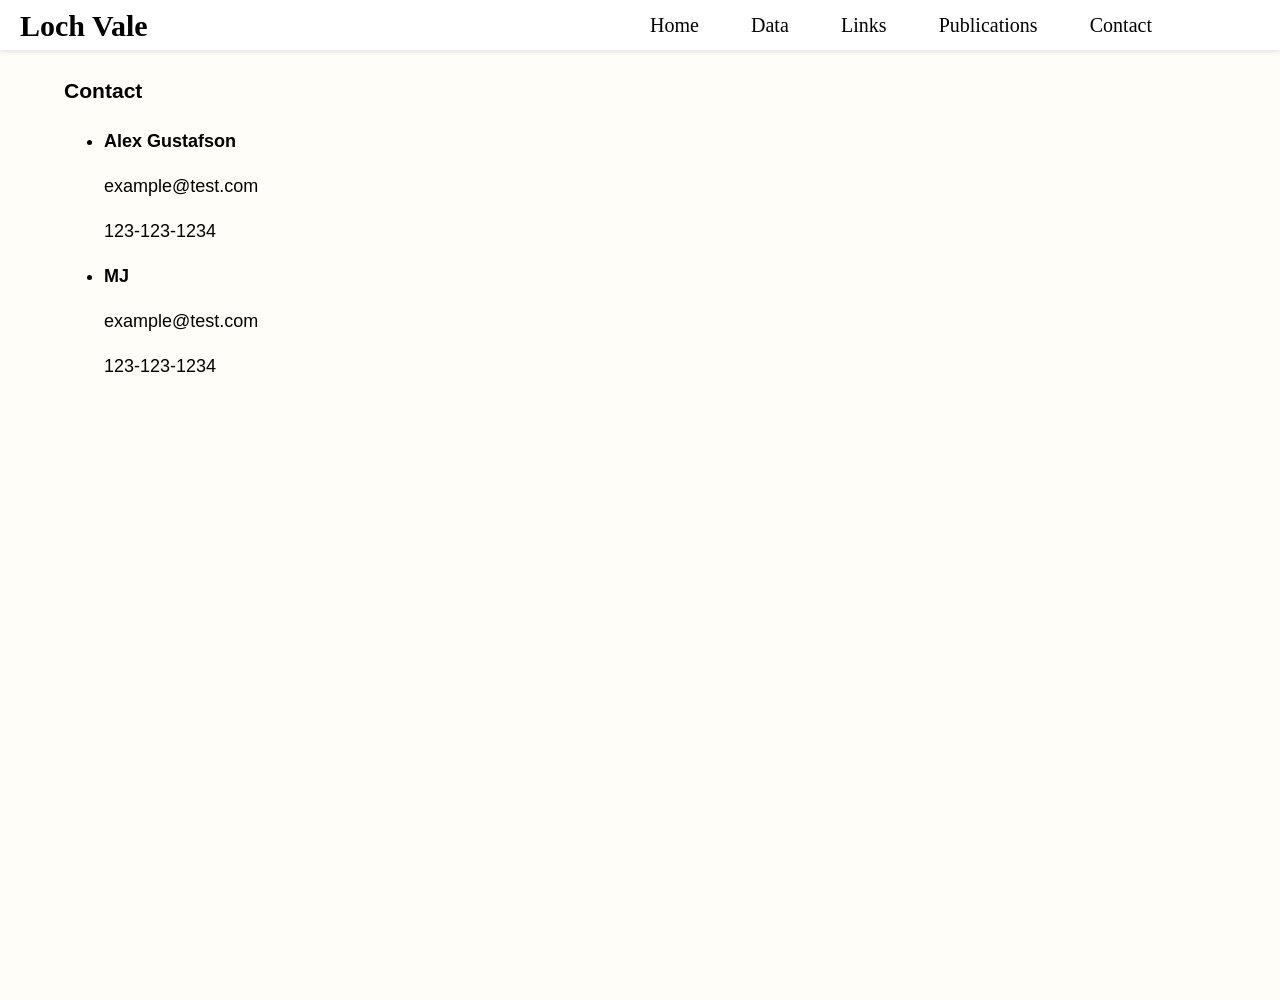
==== contact.html @ 71a78246 "adding beta website" ====
<!DOCTYPE html>
<html lang="en">
<head>
    <meta charset="UTF-8">
    <meta name="viewport" content="width=device-width, initial-scale=1.0">
    <title>Contact</title>
    <link rel="stylesheet" href="style.css">
</head>
<body>

    <!-- Navbar -->
    <div class="navbar-container">
        <div class="navbar left">
            <h1 class="logo">Loch Vale</h1>
        </div>

        <div class="navbar right">
            <a href="index.html">Home</a>
            <a href="data.html">Data</a>
            <a href="links.html">Links</a>
            <a href="publications.html">Publications</a>
            <a href="contact.html">Contact</a>
        </div>
    </div>
    <!-- Navbar End -->

    <div class="page-container">

        <h3>Contact</h3>

        <ul>
            <!--
            To add another person to the contact page, copy the code snippet below,
            fill in with the correct info, and then paste it into the ul

            <li>
                <div class="contact-person-container">
                    <b>MJ</b>
                    <p>example@test.com</p>
                    <p>123-123-1234</p>
                </div>
            </li>
            -->
            
            <li>
                <div class="contact-person-container">
                    <b>Alex Gustafson</b>
                    <p>example@test.com</p>
                    <p>123-123-1234</p>
                </div>
            </li>

            <li>
                <div class="contact-person-container">
                    <b>MJ</b>
                    <p>example@test.com</p>
                    <p>123-123-1234</p>
                </div>
            </li>


            <!-- Paste new contact info here ^ -->
        </ul>

    </div>

</body>
</html>
---- style.css ----
html, body {
    padding: 0;
    margin: 0;
    height: 100%;
    margin-bottom: 100px;
}

body {
    background: #FFFDF8; 
    color: black;
    background-attachment: fixed;
    height: 100%;
    line-height: 1.5;
    font-family: 'Raleway', sans-serif;
    font-weight: 400;
    font-size: large;
}

/* General styling for each page's body. All content should be written within the page-container */
.page-container {
    margin-top: 75px;
    margin-left: 5%;
    margin-right: 5%;
}

/* NAVBAR STYLING */
.navbar-container {
    display: flex;
    flex-direction: row;
    align-items: center;
    height: 50px;
    background-color: white;
    width: 100%;
    position: fixed;
    top: 0;
    z-index: 1000;
    box-shadow: 0 2px 5px rgba(0, 0, 0, 0.1);
}

.navbar {
    flex: 1;
}

.left {
    margin-top: 0;
    margin-left: 20px;
}

.logo {
    font-size: 30px;
    text-decoration: none;
    color: black;
    font-family: 'Italiana', serif;
}

.right {
    display: flex;
    justify-content: space-between;
    margin-left: 10%;
    margin-right: 10%;
}

a {
    text-decoration: none;
    color: black;
    font-family: 'Italiana', serif;
    font-size: 20px;
}

a:hover {
    color: green;
}

/* END OF NAVBAR STYLING */

iframe {
    margin-top: 50px;
}
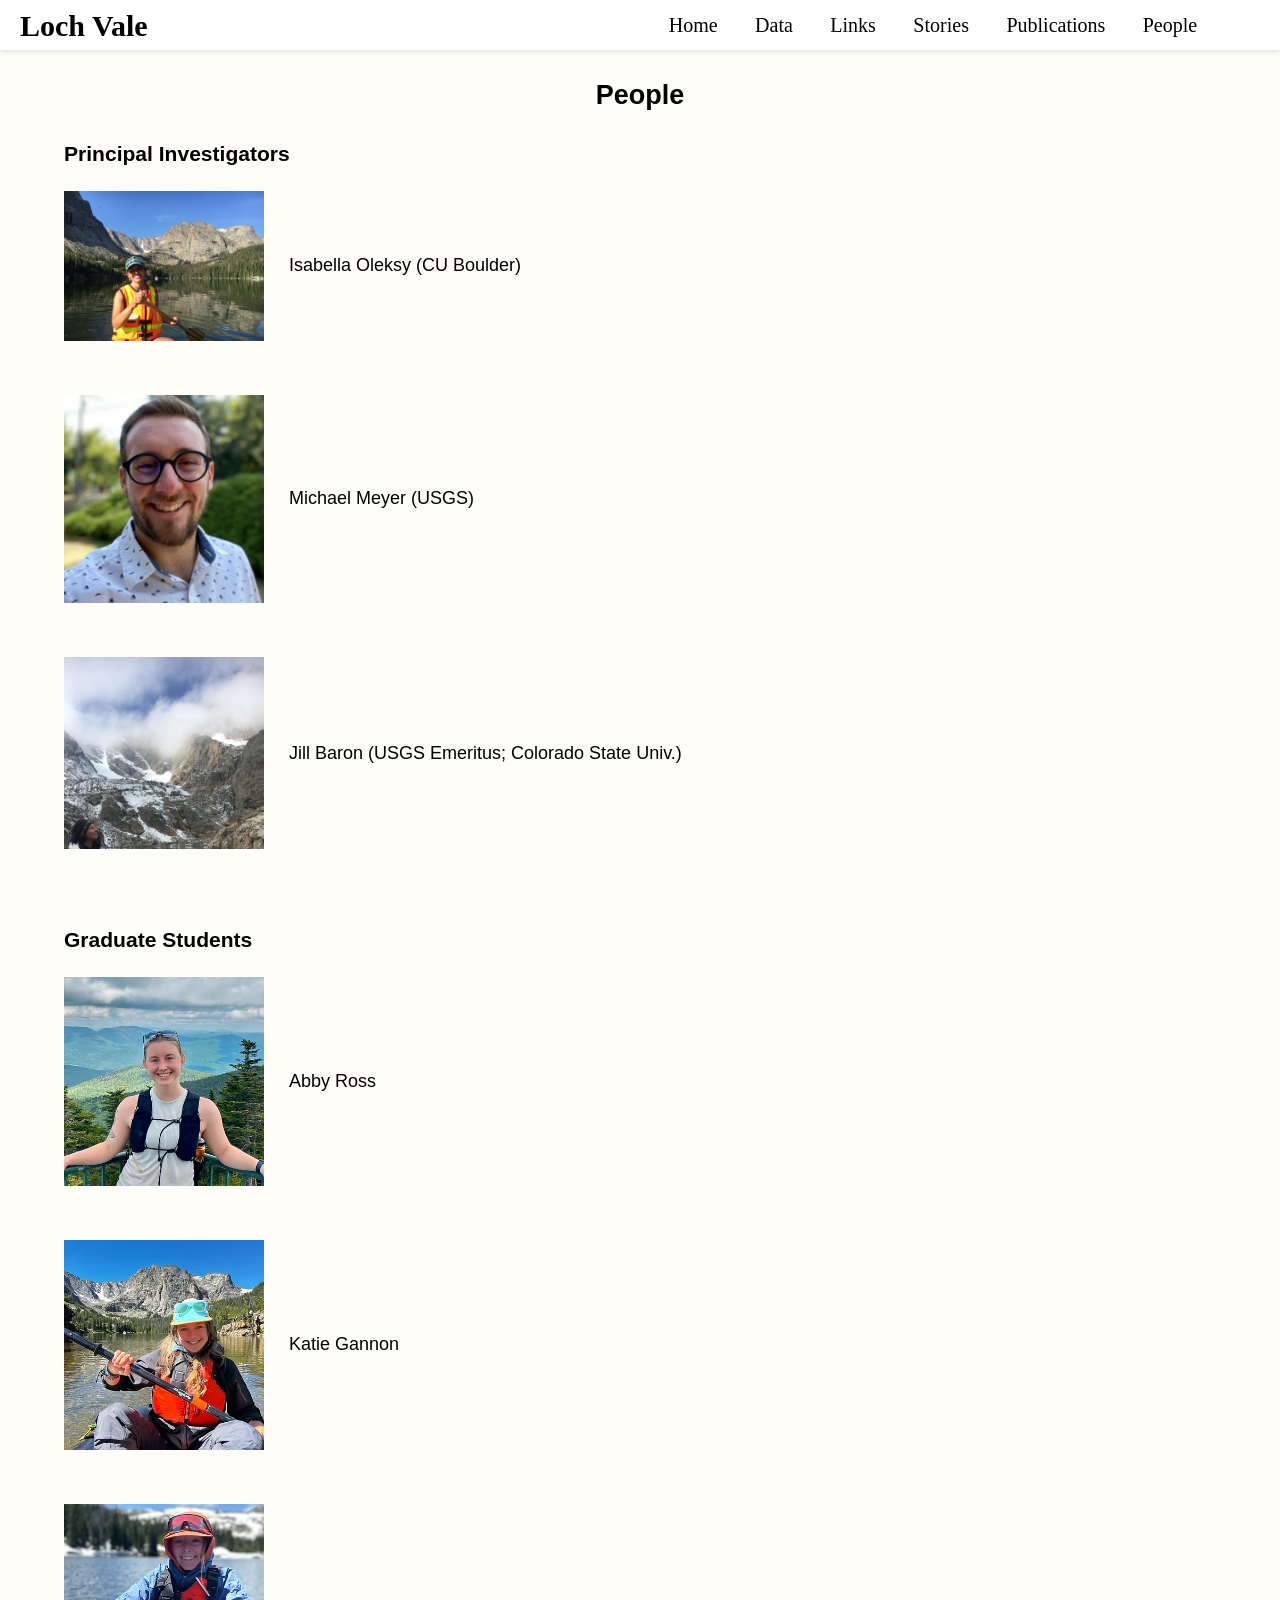
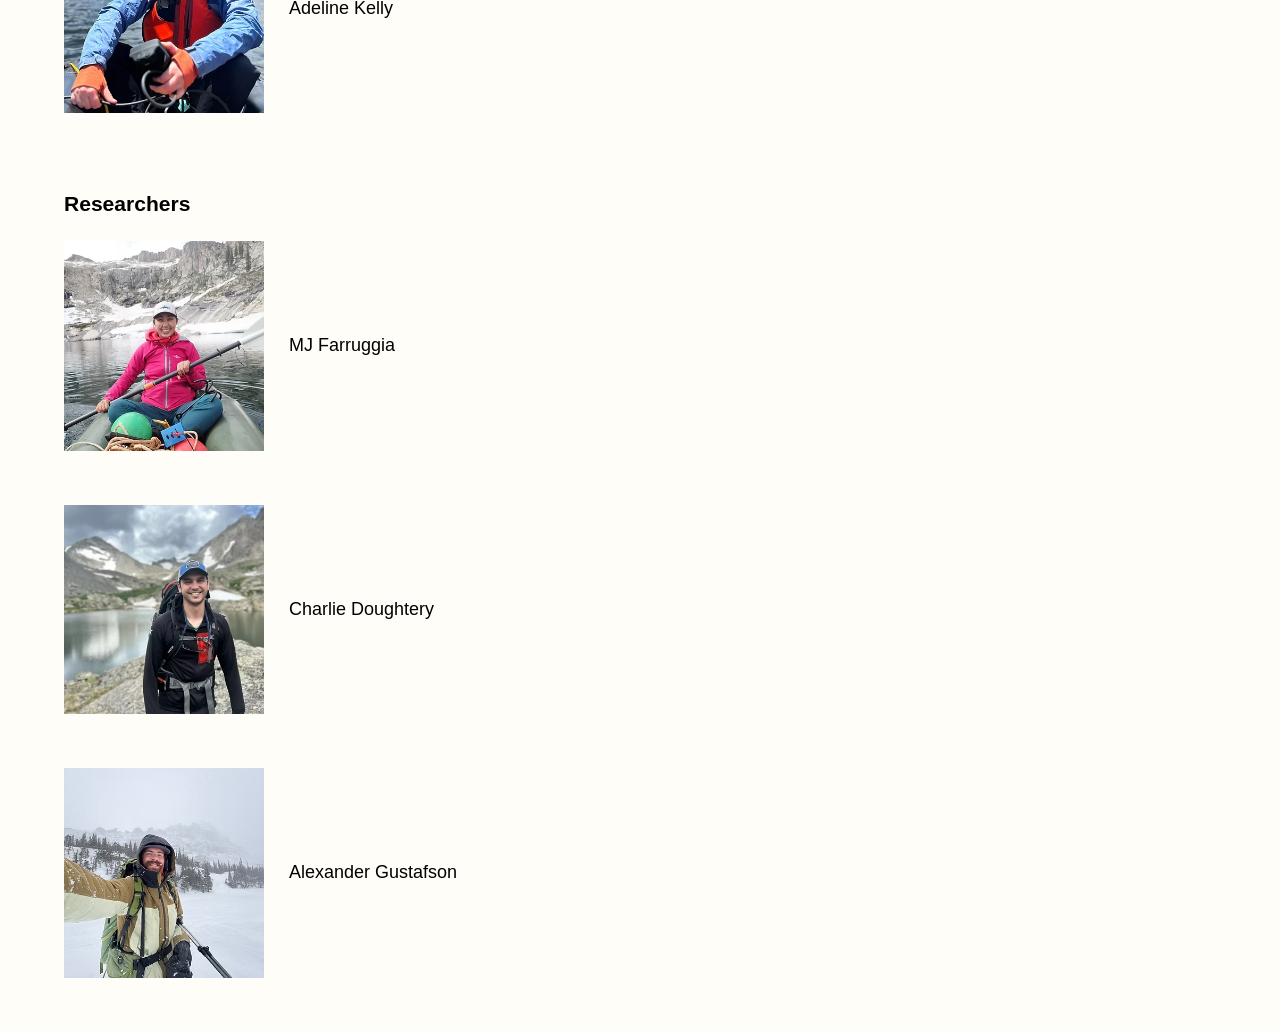
==== commit a319ed89: "major updates" ====
--- a/contact.html
+++ b/contact.html
@@ -7,7 +7,6 @@
     <link rel="stylesheet" href="style.css">
 </head>
 <body>
-
     <!-- Navbar -->
     <div class="navbar-container">
         <div class="navbar left">
@@ -15,53 +14,86 @@
         </div>
 
         <div class="navbar right">
-            <a href="index.html">Home</a>
-            <a href="data.html">Data</a>
-            <a href="links.html">Links</a>
-            <a href="publications.html">Publications</a>
-            <a href="contact.html">Contact</a>
+            <a class="nav-link" href="index.html">Home</a>
+            <a class="nav-link" href="data.html">Data</a>
+            <a class="nav-link" href="links.html">Links</a>
+            <a class="nav-link" href="stories.html">Stories</a>
+            <a class="nav-link" href="publications.html">Publications</a>
+            <a class="nav-link" href="contact.html">People</a>
         </div>
     </div>
     <!-- Navbar End -->
 
     <div class="page-container">
 
-        <h3>Contact</h3>
+        <h2 style="text-align: center;">People</h2>
 
-        <ul>
-            <!--
-            To add another person to the contact page, copy the code snippet below,
-            fill in with the correct info, and then paste it into the ul
+        <h3>Principal Investigators</h3>
+        <div id="pi"></div>
 
-            <li>
-                <div class="contact-person-container">
-                    <b>MJ</b>
-                    <p>example@test.com</p>
-                    <p>123-123-1234</p>
+        <script>
+        fetch("./data/pi.json")
+        .then(response => response.json())
+        .then(publications => {
+            const container = document.getElementById("pi");
+            publications.forEach(p => {
+            container.innerHTML += `
+                <div class="publication-card">
+                    <div class="contact-container">
+                        <img class="contact-img" src="${p.pic_name}" alt="no img">
+                        <p class="contact-name">${p.name}</p>
+                    </div>
                 </div>
-            </li>
-            -->
-            
-            <li>
-                <div class="contact-person-container">
-                    <b>Alex Gustafson</b>
-                    <p>example@test.com</p>
-                    <p>123-123-1234</p>
-                </div>
-            </li>
-
-            <li>
-                <div class="contact-person-container">
-                    <b>MJ</b>
-                    <p>example@test.com</p>
-                    <p>123-123-1234</p>
-                </div>
-            </li>
+                <br><br>
+            `;
+            });
+        });
+        </script>
 
 
-            <!-- Paste new contact info here ^ -->
-        </ul>
+        <h3>Graduate Students</h3>
+        <div id="grad-students"></div>
 
+        <script>
+        fetch("./data/grad-students.json")
+        .then(response => response.json())
+        .then(publications => {
+            const container = document.getElementById("grad-students");
+            publications.forEach(g => {
+            container.innerHTML += `
+                <div class="publication-card">
+                    <div class="contact-container">
+                        <img class="contact-img" src="${g.pic_name}" alt="no img">
+                        <p class="contact-name">${g.name}</p>
+                    </div>
+                </div>
+                <br><br>
+            `;
+            });
+        });
+        </script>
+
+        <h3>Researchers</h3>
+        <div id="researchers"></div>
+
+        <script>
+        fetch("./data/researchers.json")
+        .then(response => response.json())
+        .then(publications => {
+            const container = document.getElementById("researchers");
+            publications.forEach(r => {
+            container.innerHTML += `
+                <div class="publication-card">
+                    <div class="contact-container">
+                        <img class="contact-img" src="${r.pic_name}" alt="no img">
+                        <p class="contact-name">${r.name}</p>
+                    </div>
+                </div>
+                <br><br>
+            `;
+            });
+        });
+        </script>
     </div>
 
 </body>
--- a/style.css
+++ b/style.css
@@ -55,12 +55,12 @@
 
 .right {
     display: flex;
-    justify-content: space-between;
-    margin-left: 10%;
-    margin-right: 10%;
+    justify-content: space-around;
+    margin-left: 5%;
+    margin-right: 5%;
 }
 
-a {
+.nav-link {
     text-decoration: none;
     color: black;
     font-family: 'Italiana', serif;
@@ -73,6 +73,46 @@
 
 /* END OF NAVBAR STYLING */
 
+/* Index Page*/
+
+.left-pic {
+    float: left;
+    width: 50%;
+    margin-right: 20px;
+    margin-bottom: 10px;
+}
+
+.right-pic {
+    float: right;
+    width: 50%;
+    margin-right: 20px;
+    margin-bottom: 10px;
+}
+
+.overview-section, .row-container {
+    overflow: auto;
+}
+
+/* END Index Page */
+
 iframe {
     margin-top: 50px;
-}+}
+
+.pub-title, .data-title {
+    color: blue;
+}
+
+.contact-container {
+    display: flex;
+    flex-direction: row;
+    align-items: center;
+}
+
+.contact-img {
+    width: 200px;
+}
+
+.contact-name {
+    margin-left: 25px;
+}
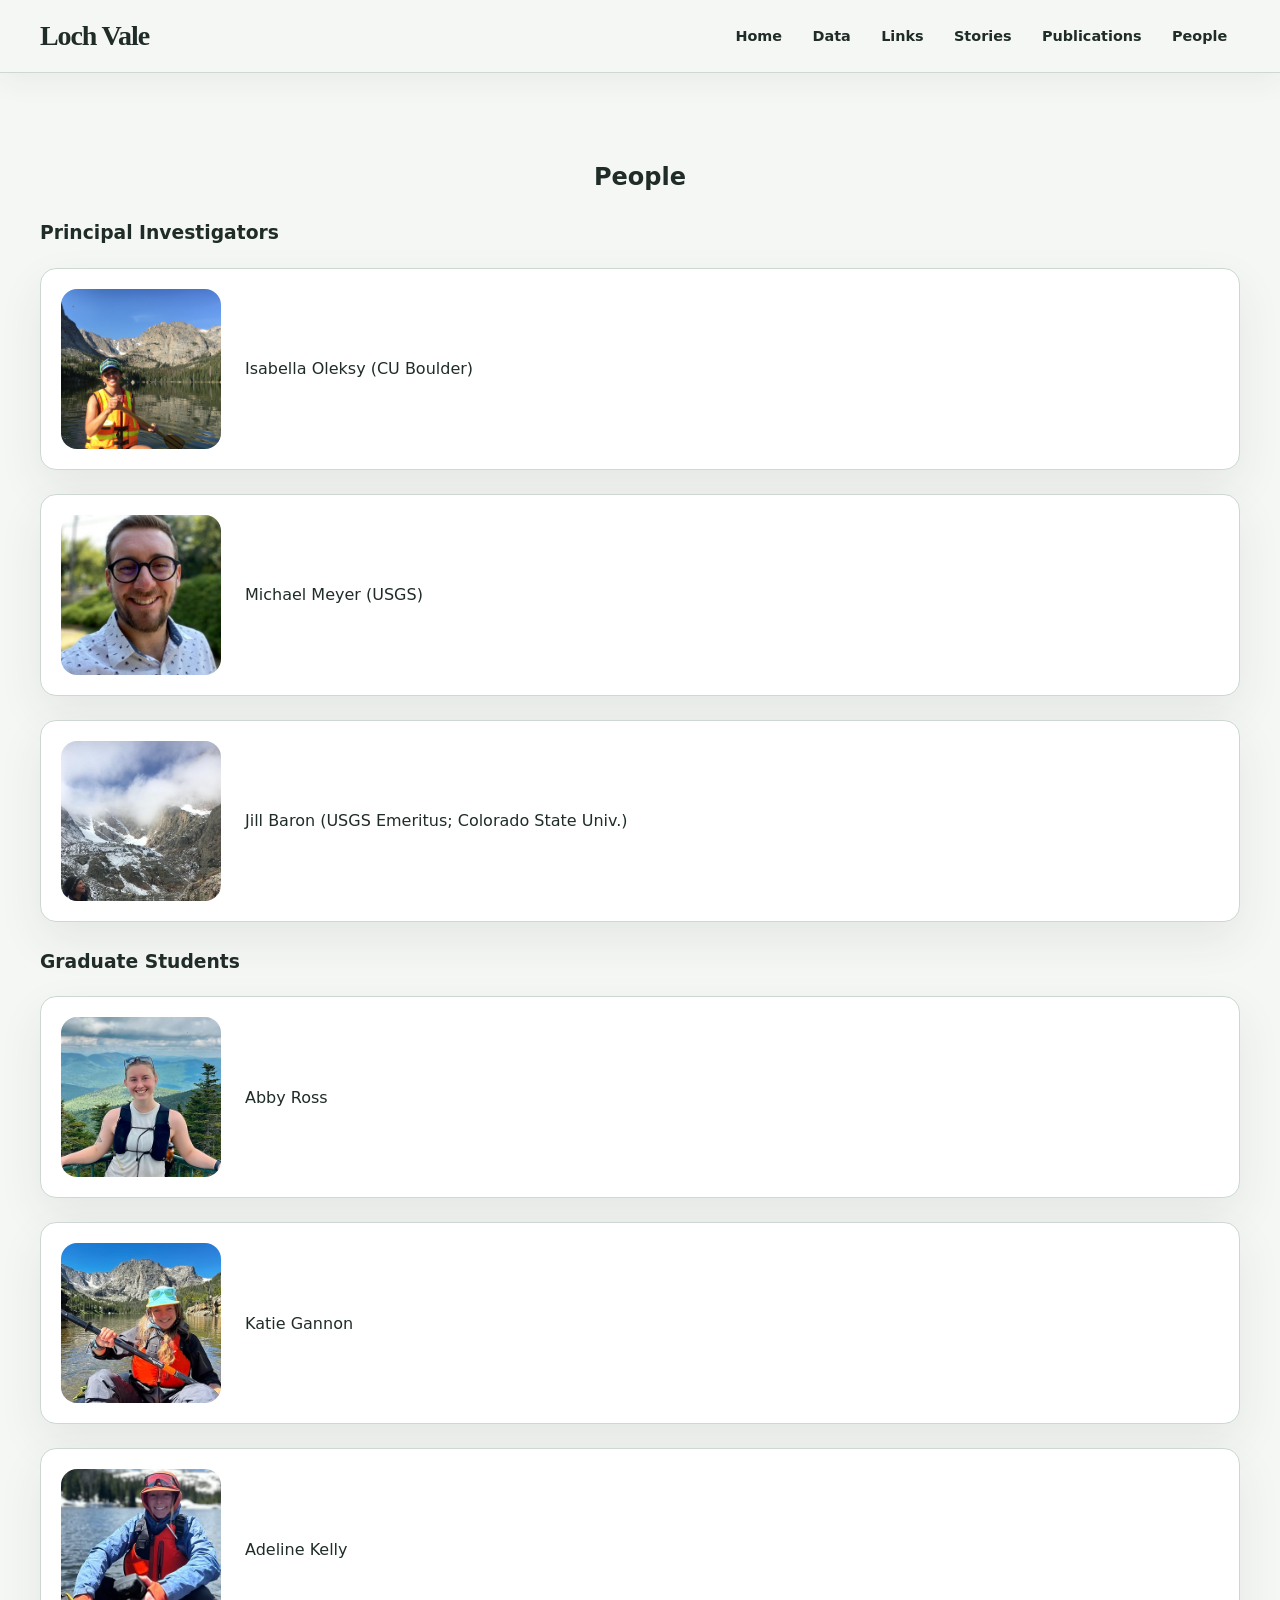
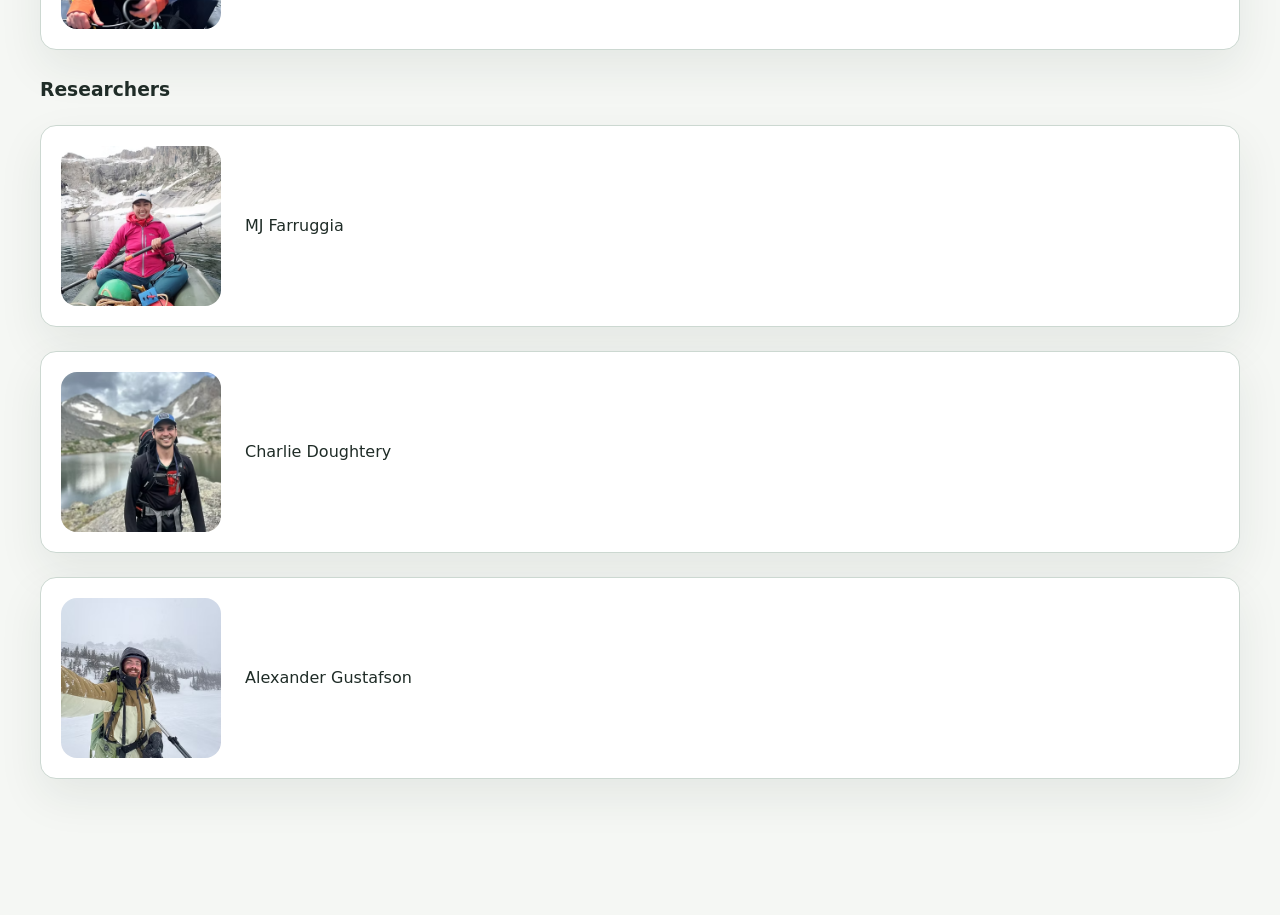
==== commit 226dbb40: "removed redundancy, cleaned up style issues" ====
--- a/contact.html
+++ b/contact.html
@@ -38,13 +38,10 @@
             const container = document.getElementById("pi");
             publications.forEach(p => {
             container.innerHTML += `
-                <div class="publication-card">
-                    <div class="contact-container">
-                        <img class="contact-img" src="${p.pic_name}" alt="no img">
-                        <p class="contact-name">${p.name}</p>
-                    </div>
+                <div class="contact-container">
+                    <img class="contact-img" src="${p.pic_name}" alt="${p.name}">
+                    <p class="contact-name">${p.name}</p>
                 </div>
-                <br><br>
             `;
             });
         });
@@ -61,13 +58,10 @@
             const container = document.getElementById("grad-students");
             publications.forEach(g => {
             container.innerHTML += `
-                <div class="publication-card">
-                    <div class="contact-container">
-                        <img class="contact-img" src="${g.pic_name}" alt="no img">
-                        <p class="contact-name">${g.name}</p>
-                    </div>
+                <div class="contact-container">
+                    <img class="contact-img" src="${g.pic_name}" alt="${g.name}">
+                    <p class="contact-name">${g.name}</p>
                 </div>
-                <br><br>
             `;
             });
         });
@@ -83,13 +77,10 @@
             const container = document.getElementById("researchers");
             publications.forEach(r => {
             container.innerHTML += `
-                <div class="publication-card">
-                    <div class="contact-container">
-                        <img class="contact-img" src="${r.pic_name}" alt="no img">
-                        <p class="contact-name">${r.name}</p>
-                    </div>
+                <div class="contact-container">
+                    <img class="contact-img" src="${r.pic_name}" alt="${r.name}">
+                    <p class="contact-name">${r.name}</p>
                 </div>
-                <br><br>
             `;
             });
         });
@@ -97,4 +88,4 @@
     </div>
 
 </body>
-</html>+</html>
--- a/style.css
+++ b/style.css
@@ -1,118 +1,7 @@
-html, body {
-    padding: 0;
-    margin: 0;
-    height: 100%;
-    margin-bottom: 100px;
-}
-
-body {
-    background: #FFFDF8; 
-    color: black;
-    background-attachment: fixed;
-    height: 100%;
-    line-height: 1.5;
-    font-family: 'Raleway', sans-serif;
-    font-weight: 400;
-    font-size: large;
-}
-
-/* General styling for each page's body. All content should be written within the page-container */
-.page-container {
-    margin-top: 75px;
-    margin-left: 5%;
-    margin-right: 5%;
-}
-
-/* NAVBAR STYLING */
-.navbar-container {
-    display: flex;
-    flex-direction: row;
-    align-items: center;
-    height: 50px;
-    background-color: white;
-    width: 100%;
-    position: fixed;
-    top: 0;
-    z-index: 1000;
-    box-shadow: 0 2px 5px rgba(0, 0, 0, 0.1);
-}
-
-.navbar {
-    flex: 1;
-}
-
-.left {
-    margin-top: 0;
-    margin-left: 20px;
-}
-
-.logo {
-    font-size: 30px;
-    text-decoration: none;
-    color: black;
-    font-family: 'Italiana', serif;
-}
-
-.right {
-    display: flex;
-    justify-content: space-around;
-    margin-left: 5%;
-    margin-right: 5%;
-}
-
-.nav-link {
-    text-decoration: none;
-    color: black;
-    font-family: 'Italiana', serif;
-    font-size: 20px;
-}
-
-a:hover {
-    color: green;
-}
-
-/* END OF NAVBAR STYLING */
-
-/* Index Page*/
-
-.left-pic {
-    float: left;
-    width: 50%;
-    margin-right: 20px;
-    margin-bottom: 10px;
-}
-
-.right-pic {
-    float: right;
-    width: 50%;
-    margin-right: 20px;
-    margin-bottom: 10px;
-}
-
-.overview-section, .row-container {
-    overflow: auto;
-}
-
-/* END Index Page */
-
-iframe {
-    margin-top: 50px;
-}
-
-.pub-title, .data-title {
-    color: blue;
-}
-
-.contact-container {
-    display: flex;
-    flex-direction: row;
-    align-items: center;
-}
-
-.contact-img {
-    width: 200px;
-}
-
-.contact-name {
-    margin-left: 25px;
-}
+@import url("styles/base.css");
+@import url("styles/layout.css");
+@import url("styles/components.css");
+@import url("styles/home.css");
+@import url("styles/stories.css");
+@import url("styles/pages.css");
+@import url("styles/responsive.css");
